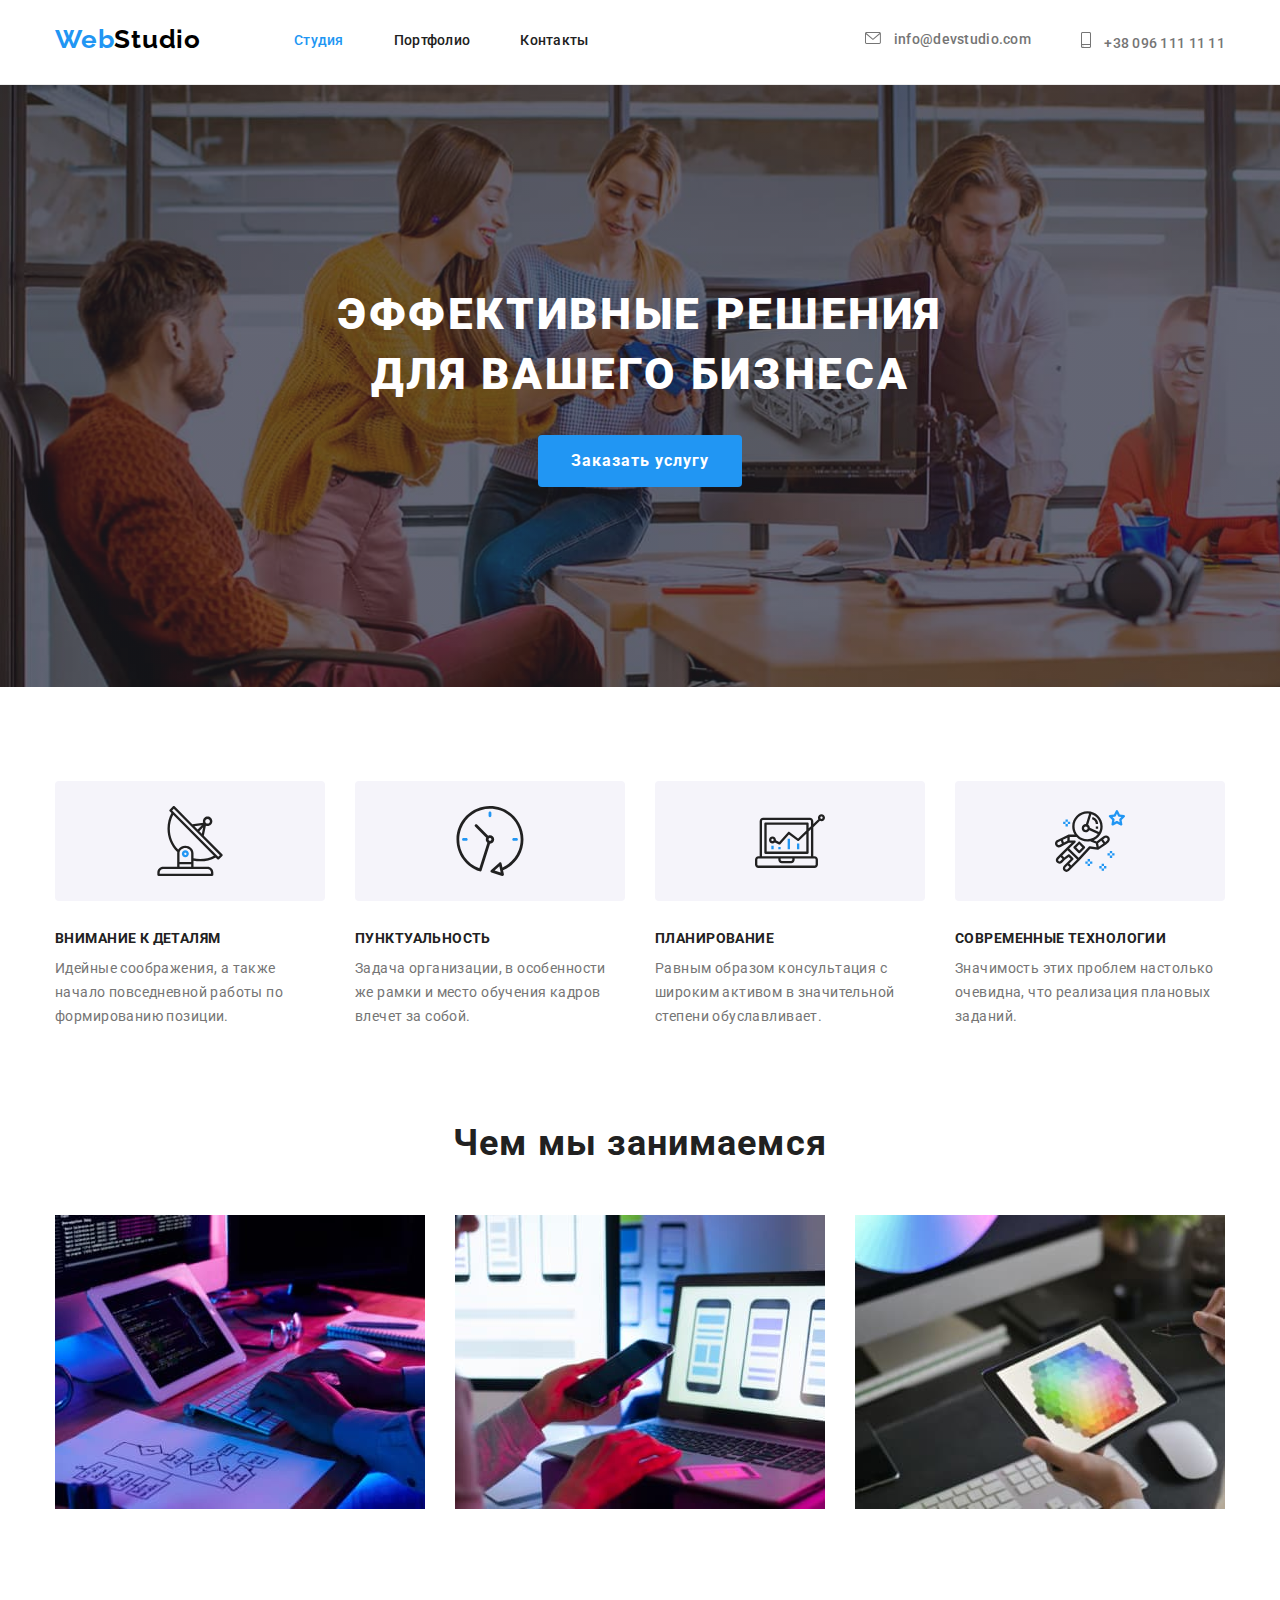
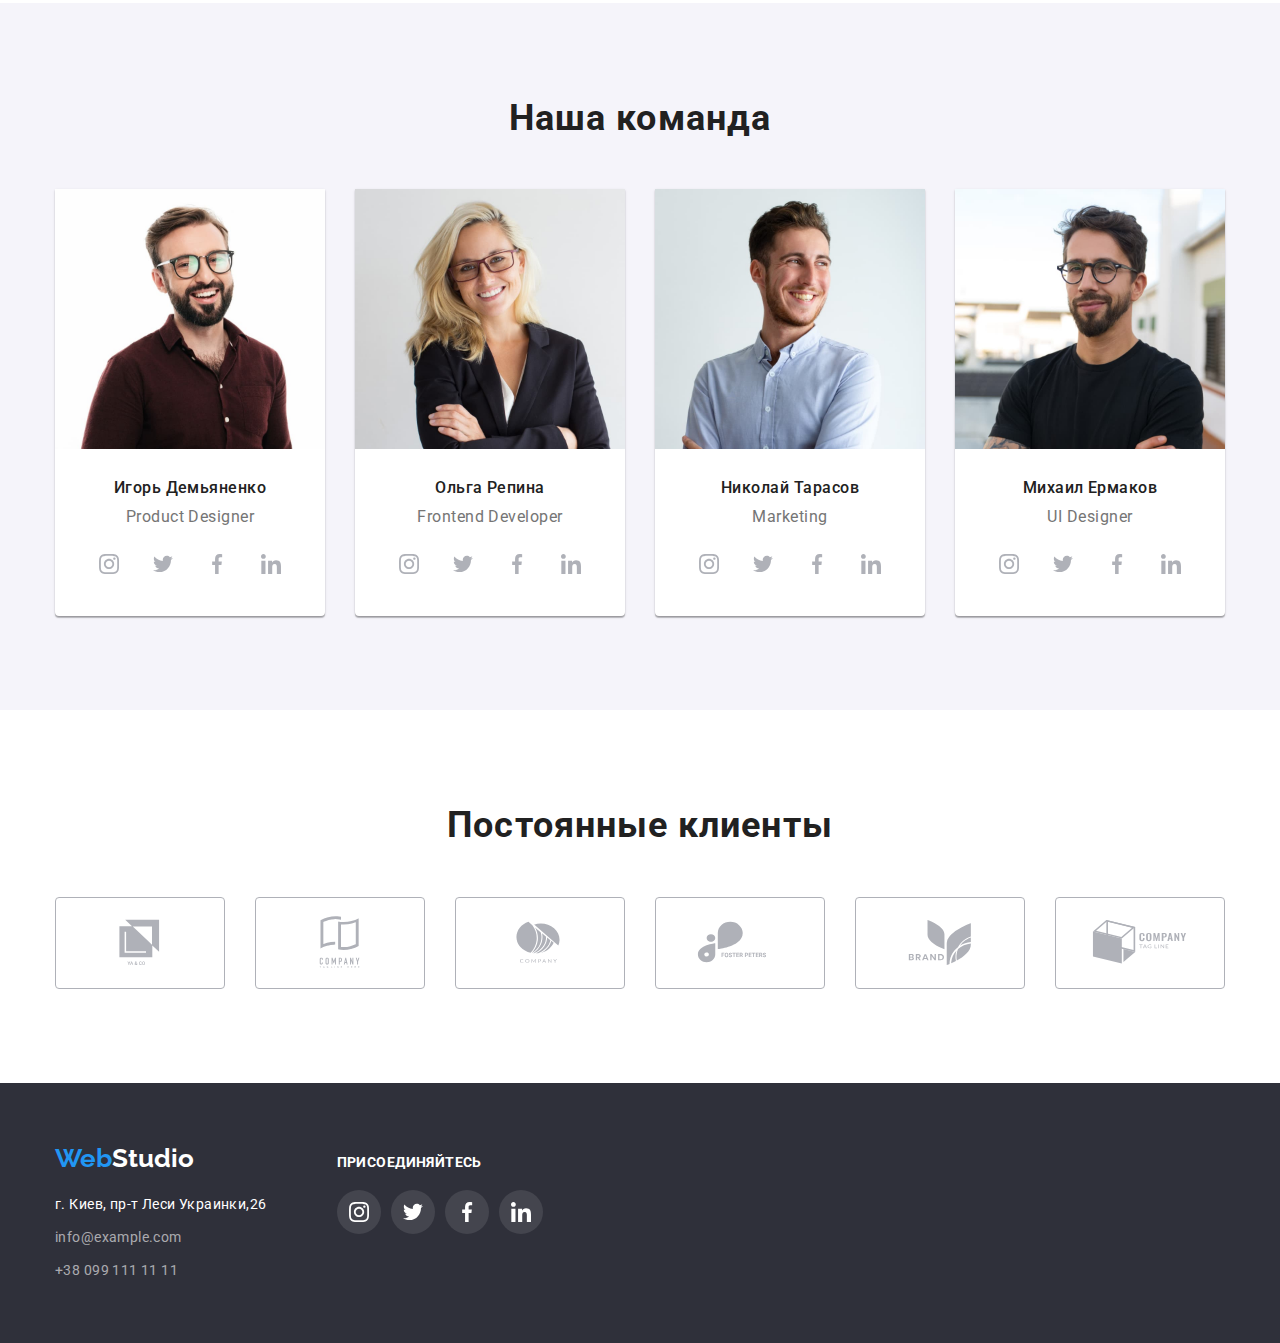
==== index.html @ 309141e7 "start" ====
<!DOCTYPE html>
<html lang="ru">
  <head>
    <meta charset="UTF-8" />
    <meta http-equiv="X-UA-Compatible" content="IE=edge" />
    <meta name="viewport" content="width=device-width, initial-scale=1.0" />
    <title>WebStudio</title>
    <link rel="preconnect" href="https://fonts.googleapis.com" />
    <link rel="preconnect" href="https://fonts.gstatic.com" crossorigin />
    <link
      href="https://fonts.googleapis.com/css2?family=Raleway:wght@700&family=Roboto:wght@400;500;700;900&display=swap"
      rel="stylesheet"
    />
    <link
      rel="stylesheet"
      href="https://cdnjs.cloudflare.com/ajax/libs/modern-normalize/1.1.0/modern-normalize.min.css"
    />
    <link rel="stylesheet" href="./css/styles.css" />
  </head>
  <body>
    <header class="header">
      <div class="container">
        <nav class="site-nav">
          <a class="logo link" href="./index.html"
            >Web<span class="logo-header link">Studio</span></a
          >

          <ul class="menu">
            <li class="menu-item">
              <a class="menu-link current" href="./index.html">Студия</a>
            </li>
            <li class="menu-item">
              <a class="menu-link" href="./portfolio.html">Портфолио</a>
            </li>
            <li class="menu-item"><a class="menu-link" href="">Контакты</a></li>
          </ul>
        </nav>

        <ul class="contacts">
          <li class="contact-item">
            <a class="contact-link" href="mailto:info@devstudio.com"
              ><svg class="contact-icon" width="16" height="12">
                <use
                  href="./images/symbol-head.svg#icon-envelope-hover-1"
                ></use>
              </svg>
              info@devstudio.com</a
            >
          </li>
          <li class="contact-item">
            <a class="contact-link" href="tel:+380961111111"
              ><svg class="contact-icon" width="10" height="16">
                <use href="./images/symbol-head.svg#icon-smartphone-1"></use>
              </svg>
              +38 096 111 11 11</a
            >
          </li>
        </ul>
      </div>
    </header>

    <main>
      <section class="hero">
        <div class="container">
          <h1 class="hero-title">Эффективные решения для вашего бизнеса</h1>
          <button type="button" class="hero-btn">Заказать услугу</button>
        </div>
      </section>

      <section class="future">
        <div class="container">
          <h2 hidden>наши особенности</h2>
          <ul class="future-list">
            <li class="future-item">
              <div class="fon">
                <svg class="fon-item" width="70" height="70">
                  <use href="./images/symbol-defs.svg#icon-antenna"></use>
                </svg>
              </div>
              <h3 class="future-title">Внимание к деталям</h3>
              <p class="future-text">
                Идейные соображения, а также начало повседневной работы по
                формированию позиции.
              </p>
            </li>
            <li class="future-item">
              <div class="fon">
                <svg class="fon-item" width="70" height="70">
                  <use href="./images/symbol-defs.svg#icon-clock"></use>
                </svg>
              </div>
              <h3 class="future-title">Пунктуальность</h3>
              <p class="future-text">
                Задача организации, в особенности же рамки и место обучения
                кадров влечет за собой.
              </p>
            </li>
            <li class="future-item">
              <div class="fon">
                <svg class="fon-item" width="70" height="70">
                  <use href="./images/symbol-defs.svg#icon-diagram"></use>
                </svg>
              </div>
              <h3 class="future-title">Планирование</h3>
              <p class="future-text">
                Равным образом консультация с широким активом в значительной
                степени обуславливает.
              </p>
            </li>
            <li class="future-item">
              <div class="fon">
                <svg class="fon-item" width="70" height="70">
                  <use href="./images/symbol-defs.svg#icon-astronaut"></use>
                </svg>
              </div>
              <h3 class="future-title">Современные технологии</h3>
              <p class="future-text">
                Значимость этих проблем настолько очевидна, что реализация
                плановых заданий.
              </p>
            </li>
          </ul>
        </div>
      </section>

      <section class="box">
        <div class="container">
          <h2 class="box-title">Чем мы занимаемся</h2>
          <ul class="box-list">
            <li class="box-item">
              <img src="./images/box1(1).jpg" alt="клавиатура" />
            </li>
            <li class="box-item">
              <img src="./images/box2(1).jpg" alt="телефон" />
            </li>
            <li class="box-item">
              <img src="./images/box3(1).jpg" alt="планшет" />
            </li>
          </ul>
        </div>
      </section>

      <section class="team">
        <div class="container">
          <h2 class="team-caption">Наша команда</h2>
          <ul class="team-list">
            <li class="team-item">
              <img
                class="our-team-img"
                src="./images/img(4)(1).jpg"
                alt="Дизайнер"
                width="270"
                height="260"
              />
              <div class="team-member">
                <h3 class="team-title">Игорь Демьяненко</h3>
                <p lang="en" class="team-text">Product Designer</p>
                <ul class="our-team-social ul">
                  <li class="our-team-social-item">
                    <a href="" class="our-team-social-link">
                      <svg class="our-team-social-icons" width="20" height="20">
                        <use
                          href="./images/symbol2-defs.svg#icon-instagram"
                        ></use>
                      </svg>
                    </a>
                  </li>
                  <li class="our-team-social-item">
                    <a href="" class="our-team-social-link">
                      <svg class="our-team-social-icons" width="20" height="20">
                        <use
                          href="./images/symbol2-defs.svg#icon-twitter"
                        ></use>
                      </svg>
                    </a>
                  </li>
                  <li class="our-team-social-item">
                    <a href="" class="our-team-social-link">
                      <svg class="our-team-social-icons" width="20" height="20">
                        <use
                          href="./images/symbol2-defs.svg#icon-facebook"
                        ></use>
                      </svg>
                    </a>
                  </li>
                  <li class="our-team-social-item">
                    <a href="" class="our-team-social-link">
                      <svg class="our-team-social-icons" width="20" height="20">
                        <use
                          href="./images/symbol2-defs.svg#icon-linkedin"
                        ></use>
                      </svg>
                    </a>
                  </li>
                </ul>
              </div>
            </li>
            <li class="team-item">
              <img
                class="our-team-img"
                src="./images/img(1)(1).jpg"
                alt="Разработчик"
                width="270"
                height="260"
              />
              <div class="team-member">
                <h3 class="team-title">Ольга Репина</h3>
                <p lang="en" class="team-text">Frontend Developer</p>
                <ul class="our-team-social ul">
                  <li class="our-team-social-item">
                    <a href="" class="our-team-social-link">
                      <svg class="our-team-social-icons" width="20" height="20">
                        <use
                          href="./images/symbol2-defs.svg#icon-instagram"
                        ></use>
                      </svg>
                    </a>
                  </li>
                  <li class="our-team-social-item">
                    <a href="" class="our-team-social-link">
                      <svg class="our-team-social-icons" width="20" height="20">
                        <use
                          href="./images/symbol2-defs.svg#icon-twitter"
                        ></use>
                      </svg>
                    </a>
                  </li>
                  <li class="our-team-social-item">
                    <a href="" class="our-team-social-link">
                      <svg class="our-team-social-icons" width="20" height="20">
                        <use
                          href="./images/symbol2-defs.svg#icon-facebook"
                        ></use>
                      </svg>
                    </a>
                  </li>
                  <li class="our-team-social-item">
                    <a href="" class="our-team-social-link">
                      <svg class="our-team-social-icons" width="20" height="20">
                        <use
                          href="./images/symbol2-defs.svg#icon-linkedin"
                        ></use>
                      </svg>
                    </a>
                  </li>
                </ul>
              </div>
            </li>
            <li class="team-item">
              <img
                class="our-team-img"
                src="./images/img(2)(1).jpg"
                alt="Маркетолог"
                width="270"
                height="260"
              />
              <div class="team-member">
                <h3 class="team-title">Николай Тарасов</h3>
                <p lang="en" class="team-text">Marketing</p>
                <ul class="our-team-social ul">
                  <li class="our-team-social-item">
                    <a href="" class="our-team-social-link">
                      <svg class="our-team-social-icons" width="20" height="20">
                        <use
                          href="./images/symbol2-defs.svg#icon-instagram"
                        ></use>
                      </svg>
                    </a>
                  </li>
                  <li class="our-team-social-item">
                    <a href="" class="our-team-social-link">
                      <svg class="our-team-social-icons" width="20" height="20">
                        <use
                          href="./images/symbol2-defs.svg#icon-twitter"
                        ></use>
                      </svg>
                    </a>
                  </li>
                  <li class="our-team-social-item">
                    <a href="" class="our-team-social-link">
                      <svg class="our-team-social-icons" width="20" height="20">
                        <use
                          href="./images/symbol2-defs.svg#icon-facebook"
                        ></use>
                      </svg>
                    </a>
                  </li>
                  <li class="our-team-social-item">
                    <a href="" class="our-team-social-link">
                      <svg class="our-team-social-icons" width="20" height="20">
                        <use
                          href="./images/symbol2-defs.svg#icon-linkedin"
                        ></use>
                      </svg>
                    </a>
                  </li>
                </ul>
              </div>
            </li>
            <li class="team-item">
              <img
                class="our-team-img"
                src="./images/img(3)(1).jpg"
                alt="Дизайнер"
                width="270"
                height="260"
              />
              <div class="team-member">
                <h3 class="team-title">Михаил Ермаков</h3>
                <p lang="en" class="team-text">UI Designer</p>
                <ul class="our-team-social ul">
                  <li class="our-team-social-item">
                    <a href="" class="our-team-social-link">
                      <svg class="our-team-social-icons" width="20" height="20">
                        <use
                          href="./images/symbol2-defs.svg#icon-instagram"
                        ></use>
                      </svg>
                    </a>
                  </li>
                  <li class="our-team-social-item">
                    <a href="" class="our-team-social-link">
                      <svg class="our-team-social-icons" width="20" height="20">
                        <use
                          href="./images/symbol2-defs.svg#icon-twitter"
                        ></use>
                      </svg>
                    </a>
                  </li>
                  <li class="our-team-social-item">
                    <a href="" class="our-team-social-link">
                      <svg class="our-team-social-icons" width="20" height="20">
                        <use
                          href="./images/symbol2-defs.svg#icon-facebook"
                        ></use>
                      </svg>
                    </a>
                  </li>
                  <li class="our-team-social-item">
                    <a href="" class="our-team-social-link">
                      <svg class="our-team-social-icons" width="20" height="20">
                        <use
                          href="./images/symbol2-defs.svg#icon-linkedin"
                        ></use>
                      </svg>
                    </a>
                  </li>
                </ul>
              </div>
            </li>
          </ul>
        </div>
      </section>

      <section class="section clients">
        <div class="container">
          <h2 class="clients-title">Постоянные клиенты</h2>
          <ul class="clients-list ul">
            <li class="clients-item">
              <a href="" class="clients-link">
                <svg class="clients-icons" width="106" height="60">
                  <use
                    href="./images/symbol3-defs.svg#icon-icon-partner1"
                  ></use>
                </svg>
              </a>
            </li>
            <li class="clients-item">
              <a href="" class="clients-link">
                <svg class="clients-icons" width="106" height="60">
                  <use
                    href="./images/symbol3-defs.svg#icon-icon-partner2"
                  ></use>
                </svg>
              </a>
            </li>
            <li class="clients-item">
              <a href="" class="clients-link">
                <svg class="clients-icons" width="106" height="60">
                  <use
                    href="./images/symbol3-defs.svg#icon-icon-partner3"
                  ></use>
                </svg>
              </a>
            </li>
            <li class="clients-item">
              <a href="" class="clients-link">
                <svg class="clients-icons" width="106" height="60">
                  <use
                    href="./images/symbol3-defs.svg#icon-icon-partner4"
                  ></use>
                </svg>
              </a>
            </li>
            <li class="clients-item">
              <a href="" class="clients-link">
                <svg class="clients-icons" width="106" height="60">
                  <use
                    href="./images/symbol3-defs.svg#icon-icon-partner5"
                  ></use>
                </svg>
              </a>
            </li>
            <li class="clients-item">
              <a href="" class="clients-link">
                <svg class="clients-icons" width="106" height="60">
                  <use
                    href="./images/symbol3-defs.svg#icon-icon-partner6"
                  ></use>
                </svg>
              </a>
            </li>
          </ul>
        </div>
      </section>
    </main>

    <footer class="footer">
      <div class="container footer-section">
        <div class="footer-navigation">
          <a class="footer-logo" href="./index.html"
            >Web<span class="logo-studio white">Studio</span></a
          >
          <address>
            <ul class="address">
              <li class="address-item">
                <a href="" class="address-title"
                  >г. Киев, пр-т Леси Украинки,26</a
                >
              </li>
              <li class="address-item">
                <a class="address-link" href="mailto:info@example.com"
                  >info@example.com</a
                >
              </li>
              <li class="address-item">
                <a class="address-link" href="tel:+380991111111"
                  >+38 099 111 11 11</a
                >
              </li>
            </ul>
          </address>
        </div>

        <div class="footer-social">
          <p class="footer-social-title">присоединяйтесь</p>
          <ul class="ul footer-social-list">
            <li class="footer-social-item">
              <a href="" class="footer-social-link">
                <svg class="footer-social-icons" width="20" height="20">
                  <use href="./images/symbol2-defs.svg#icon-instagram"></use>
                </svg>
              </a>
            </li>
            <li class="footer-social-item">
              <a href="" class="footer-social-link">
                <svg class="footer-social-icons" width="20" height="20">
                  <use href="./images/symbol2-defs.svg#icon-twitter"></use>
                </svg>
              </a>
            </li>
            <li class="footer-social-item">
              <a href="" class="footer-social-link">
                <svg class="footer-social-icons" width="20" height="20">
                  <use href="./images/symbol2-defs.svg#icon-facebook"></use>
                </svg>
              </a>
            </li>
            <li class="footer-social-item">
              <a href="" class="footer-social-link">
                <svg class="footer-social-icons" width="20" height="20">
                  <use href="./images/symbol2-defs.svg#icon-linkedin"></use>
                </svg>
              </a>
            </li>
          </ul>
        </div>
      </div>
    </footer>
  </body>
</html>
---- css/styles.css ----
html {
  box-sizing: border-box;
}
*,
*::before,
*::after{
  box-sizing: border-box;

}
:root {
  --main-color: #757575;
  --secondary-color: #212121;
  --logo-header-color: #000;
  --logo-color: #2196f3;
  --logo-studio-color: #fff;
  --link-color: #2196f3;
  --background-color: #2f303a;
  --primary-white-color: #fff;
  --team-link-color: #AFB1B8;
}

body {
  /*font-family: 'Raleway', sans-serif;*/
  font-family: "Roboto", sans-serif;
  font-weight: 400;
  font-style: normal;
  font-size: 14px;
  color: var(--main-color);
}

.container {
  width: 1200px;
  padding-left: 15px;
  padding-right: 15px;
  margin: 0 auto;
  outline: 1px;
}

section {
  padding-top: 94px;
  padding-bottom: 94px;
}

p,ul,h1,h2,h3,h4,h5,h6 {
  margin: 0;
  padding: 0;
}

img {
display: block;
max-width: 100%;
height: auto;
}


/*-header-*/

.menu {
   display: flex;
   margin-left: 93px;
}
.menu-item {
  display: block;
  padding-top: 32px;
  padding-bottom: 32px;
  text-align: center;
}

.menu-item:not(:last-child){
    margin-right: 50px;
}

.header {
  border-bottom: 1px solid #ECECEC; 
}

.logo {
  font-family: "Raleway", sans-serif;
  font-weight: 700;
  font-size: 26px;
  line-height: 1.19;
  letter-spacing: 0.03em;
  color: var(--logo-color);
  text-decoration: none;
  align-items: center;
  display: block;
  padding-top: 24px;
  padding-bottom: 25px;
}
.logo-header {
  color: var(--logo-header-color);
}

.site-nav {
    display: flex;
}
.menu-link {
  font-weight: 500;
  line-height: 1.14;
  letter-spacing: 0.02em;
  color: var(--secondary-color);
  text-decoration: none;
}
.menu-link:hover,
.menu-link:focus {
  color: var(--link-color);
}
.menu-link.current {
  color: var(--link-color);
}

.contacts {
  display: flex;
 }
 .header .container{
   display: flex;
   justify-content: space-between;
 }
.contact-item{
  padding-top: 32px;
  padding-bottom: 32px;
}

.contact-item:not(:last-child){
  margin-right: 50px;
}
.contact-link {
  font-weight: 500;
  line-height: 1.14;
  letter-spacing: 0.02em;
  color: var(--main-color);
  text-decoration: none;
  display: block;

  }
.contact-link:hover,
.contact-link:focus {
  color: var(--link-color);
}

.contact-link:focus .contact-icon{
    fill: var(--link-color);
}
.contact-icon {
    margin-right: 10px;
    display: inline-block;
    align-items: center;
    fill: #757575;
}

.contact-link:hover .contact-icon {
    fill: var(--link-color);
}

/*-other-*/
ul {
  list-style: none;
}

/*-ГЕРОЙ-*/

.hero {
  background-color: var(--background-color);
  padding-top: 200px;
  padding-bottom: 200px;   
  text-align: center;
  background-image: linear-gradient(rgba(47, 48, 58, 0.4),rgba(47, 48, 58, 0.4)),
  url(../images/hero-bk.jpg);
  background-repeat: no-repeat;
  background-size: cover;
  max-width: 1600px;
  margin: 0 auto;
  
}
.hero-title {
  font-weight: 900;
  font-size: 44px;
  line-height: 1.36;
  letter-spacing: 0.06em;
  text-transform: uppercase;
  color: var(--primary-white-color);
  
  width: 696px;
  margin-top: 0;
    
  margin-bottom: 30px;
  margin-left: auto;
  margin-right: auto;
   
}
.hero-btn {
  font-family: Roboto;
  font-weight: 700;
  font-size: 16px;
  line-height: 1.88;
  
  text-align: center;
  letter-spacing: 0.06em;
  color: var(--primary-white-color);
  background-color: var(--link-color);
  cursor: pointer;
  border-radius: 4px;
  padding: 10px 32px;
  min width: 200px;
  margin-bottom: 0px;
  
  border: 1px solid transparent;
  
}
.hero-btn:hover,
.hero-btn:focus {
  background-color: #188ce8;
}


/* преимущества */

.future-list {
  display: flex;
  
}
.future-item:not(:last-child){
   margin-right: 30px;
}
.future-item {
  width: 270px;
  
}

.future-title {
  font-weight: 700;
  line-height: 1.14;
  letter-spacing: 0.03em;
  text-transform: uppercase;
  color: var(--secondary-color);
  margin-bottom: 10px;

  font-size: 14px;
  
}

.future-text {
  line-height: 1.71;
  letter-spacing: 0.03em;
  color: var(--main-color);
    
}

.fon {
  display: flex;
  justify-content: center;
  align-items: center;
  background-color: #F5F4FA;
  width: 270px;
  height: 120px;
  margin-bottom: 30px;
  border-radius: 4px;
}



/* -what we do- */

.box {
  padding-top: 0;
}

.box-list{
  display: flex;
}
.box-item{
  display: block;
}
.box-item:not(:last-child){
    margin-right: 30px;
}

.box-title {
  font-weight: 700;
  font-size: 36px;
  line-height: 1.17;
  letter-spacing: 0.03em;
  color: var(--secondary-color);
  margin-bottom: 50px;
  text-align: center;
}

/* -наша команда -*/

.team {
  background-color: #F5F4FA;
  max-width: 1600px;
  margin: 0 auto;
}

.team-list {
  display: flex;
}


.team-caption {
  font-weight: 700;
  font-size: 36px;
  line-height: 1.17;
  letter-spacing: 0.03em;
  color: var(--secondary-color);
  
  text-align: center;
  display: block;
  margin-bottom: 50px;
}

.team-item {
 width: 270px;
 display: block;
 box-shadow: 0px 1px 3px rgba(0, 0, 0, 0.12),
 0px 1px 1px rgba(0, 0, 0, 0.14),
 0px 2px 1px rgba(0, 0, 0, 0.2);
 border-radius: 0px 0px 4px 4px;
 background-color: #fff;
 
}

.our-team-img {
    display: block;
    
}

.team-item:not(:last-child){
    margin-right: 30px;
}

.team-member{
  padding-top: 30px;
  padding-bottom: 30px;
}

.team-title {
  font-weight: 500;
  font-size: 16px;
  line-height: 1.18;
  text-align: center;
  letter-spacing: 0.03em;
  color: var(--secondary-color);
  
  display: block;
  margin-bottom: 10px;
}
.team-text {
  font-size: 16px;
  line-height: 1.18;
  text-align: center;
  letter-spacing: 0.03em;
  color: var(--main-color);
  margin-bottom: 16px;
 
}

.our-team-social{
    display: flex;
    justify-content: center;
    
}
.our-team-social-link{
    display: flex;
    justify-content: center;
    align-items: center;
    width: 44px;
    height: 44px;
    background-color: var(--primary-white-color);
    border-radius: 50%;
    fill: var(--team-link-color);
}

.our-team-social-link:focus{
    background-color: var(--link-color);
}
.our-team-social-link:focus .our-team-social-icons{
    fill: var(--primary-white-color);
}
.our-team-social-item:not(:last-child){
    margin-right: 10px;
}
.our-team-social-link:hover{
    background-color: var(--link-color);
}
.our-team-social-link:hover .our-team-social-icons{
    fill: var(--primary-white-color);
}

/* -Клиенты- */

.clients-title{
    display: block;
    font-family: 'Roboto';
    font-style: normal;
    font-weight: 700;
    font-size: 36px;
    line-height: 1.17;
    text-align: center;
    letter-spacing: 0.03em;
    
    color: var(--secondary-color);
}
.clients-list{
    display: flex;
    margin-top: 50px;
}
.clients-link{
    display: flex;
    justify-content: center;
    align-items: center;
    width: 170px;
    height: 92px;
    border: 1px solid #AFB1B8;
    border-radius: 4px;
}
.clients-item:not(:last-child){
    margin-right: 30px;
}
.clients-icons{
    fill: var(--team-link-color);
}
.clients-link:hover,
.clients-link:focus{
    border-color: var(--link-color);
}
.clients-link:hover .clients-icons,
.clients-link:focus .clients-icons{
    fill: var(--link-color);
}

/* -Футер -*/

.footer {
  background-color: var(--background-color);
  padding-top: 60px;
  padding-bottom: 60px;
  max-width: 1600px;
  margin: 0 auto;
}

.footer-logo {
    display: block;
    
    margin-bottom: 20px;
    font-family: 'Raleway';
    font-weight: 700;
    font-size: 26px;
    line-height: 1.19;
    color: var(--logo-color);
    text-decoration: none;
  }
.logo-studio {
  color: var(--logo-studio-color);
}

.address{
  display: block;
}

.address-title {
  line-height: 1.71;
  letter-spacing: 0.03em;
  color: var(--primary-white-color);
  font-style: normal;
  text-decoration: none;
}
.address-link {
  line-height: 1.71;
  letter-spacing: 0.03em;
  color: rgba(255, 255, 255, 0.6);
  text-decoration: none;
  font-style: normal;
}
.address-link:hover,
.address-link:focus {
  color: var(--link-color);
}

.address-item:not(:last-child){
    margin-bottom: 9px;
}



.footer-section{
    display: flex;
    align-items: baseline;
    
}
.footer-navigation{
    display: block;
}
.footer-social{
    display: block;
    margin-left:70px;
    
        
}
.footer-social-title{
    margin-bottom: 20px;
    display: block;
    font-family: 'Roboto';
    font-style: normal;
    font-weight: 700;
    font-size: 14px;
    line-height: 1.14;
    letter-spacing: 0.03em;
    text-transform: uppercase;
    
    color: var(--logo-studio-color)
}

.footer-social-list{
    display: flex;
   
}

.footer-social-item:not(:last-child){
    margin-right: 10px;
}


.footer-social-link{
    display: flex;
    justify-content: center;
    align-items: center;
    fill: #FFFFFF;
    border-radius: 50%;
    background-color: rgba(255, 255, 255, 0.1);
    width: 44px;
    height: 44px; 
}

.footer-social-link:hover,
.footer-social-link:focus{
    background-color: var(--link-color);
}



/* --Портфолио- */
/* --Кнопки- */



.portfolio-btn {
  font-weight: 500;
  font-size: 16px;
  line-height: 1.62;
  text-align: center;
  letter-spacing: 0.03em;
  color: var(--secondary-color);
  background-color: #F5F4FA3;
  cursor: pointer;

  display: block;
  padding: 6px 22px;
  border-color: transparent;
}
.portfolio-btn:hover,
.portfolio-btn:focus {
  color: var(--primary-white-color);
  background-color: var(--link-color);
  filter: drop-shadow(0px 4px 4px rgba(0, 0, 0, 0.25));
}

.portfolio-btn.current{
  background-color: var(--logo-color);
  color: var(--primary-white-color);
}

.ul.button {
    margin-bottom: 50px;
    display: flex;
    justify-content: center;

}

.portfolio-btn {
    display: block;
    border-radius: 4px;
}
.portfolio-button-item:not(:last-child){
    margin-right: 8px;
}

/* --Примеры портфолио- */

.portfolio-list {
  display: flex;
  flex-wrap: wrap;
}

.portfolio-item {
 display: block;
 width: 370px;
 margin-right: 30px;
 margin-bottom: 30px;

  
}

.portfolio-item:nth-child(3n){
    margin-right: 0;
}

.portfolio-item:nth-last-child(-n + 3){
    margin-bottom: 0;
}

.portfolio-cards {
    display: block;
    font-weight: 700;
    font-size: 18px;
    line-height: 2;
    letter-spacing: 0.06em;
    color: var(--title-text-color);
    text-decoration: none;
    background-color: var(--primary-white-color); 
    
    max-width: 100%;
    height: auto;
    
}

.portfolio-cards:hover,
.portfolio-cards:focus{
    box-shadow: 
    0px 1px 1px rgba(0, 0, 0, 0.12), 
    0px 4px 4px rgba(0, 0, 0, 0.06), 
    1px 4px 6px rgba(0, 0, 0, 0.16);
}

.card-text {
    border-left: 1px solid #EEEEEE;
    border-right: 1px solid #EEEEEE;
    border-bottom: 1px solid #EEEEEE;
    padding: 20px 24px;
}

.portfolio-title {
  font-weight: 700;
  font-size: 18px;
  line-height: 2;
  letter-spacing: 0.06em;
  color: var(--secondary-color);

  text-decoration: none;
  display: block;
  margin-bottom: 4px;
}
.portfolio-text {
  font-size: 16px;
  line-height: 1.87;
  letter-spacing: 0.03em;
  color: var(--main-color);

  font-weight: 400;
  font-family: 'Roboto';
  font-style: normal;
}
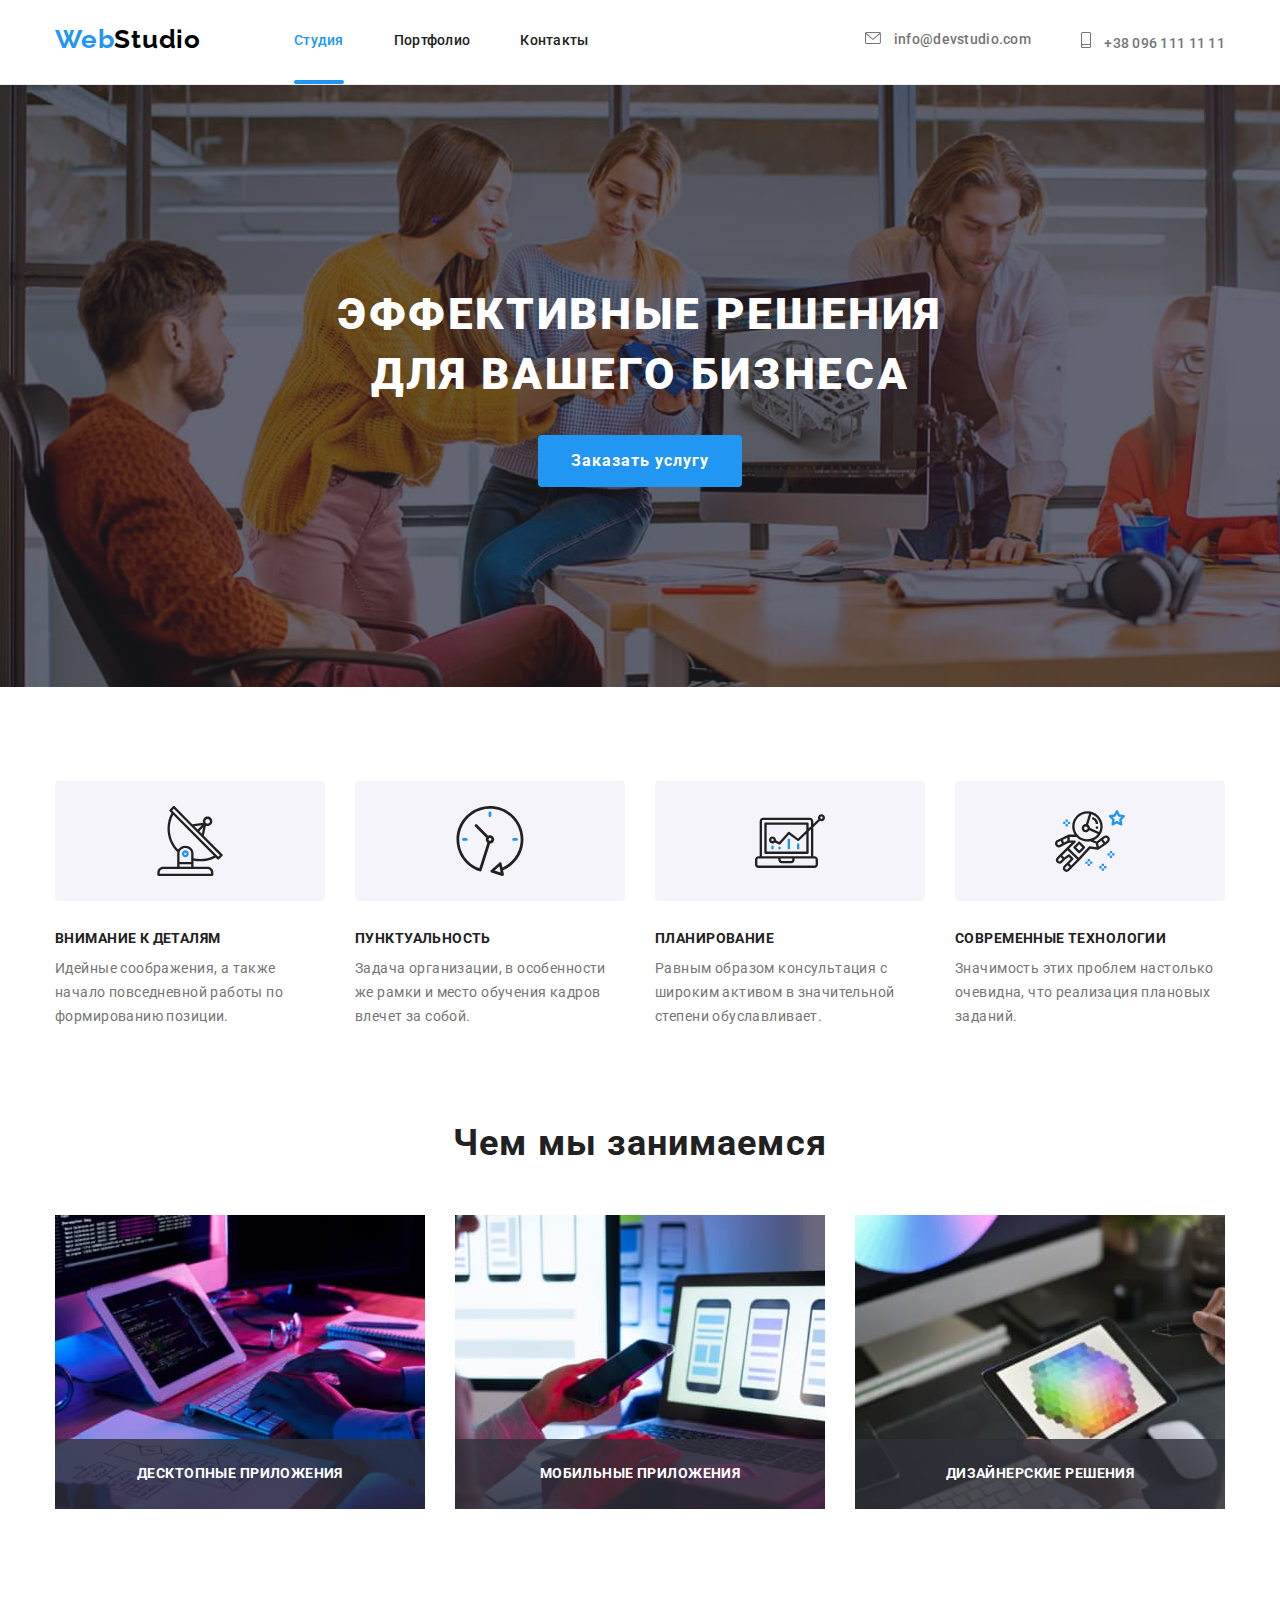
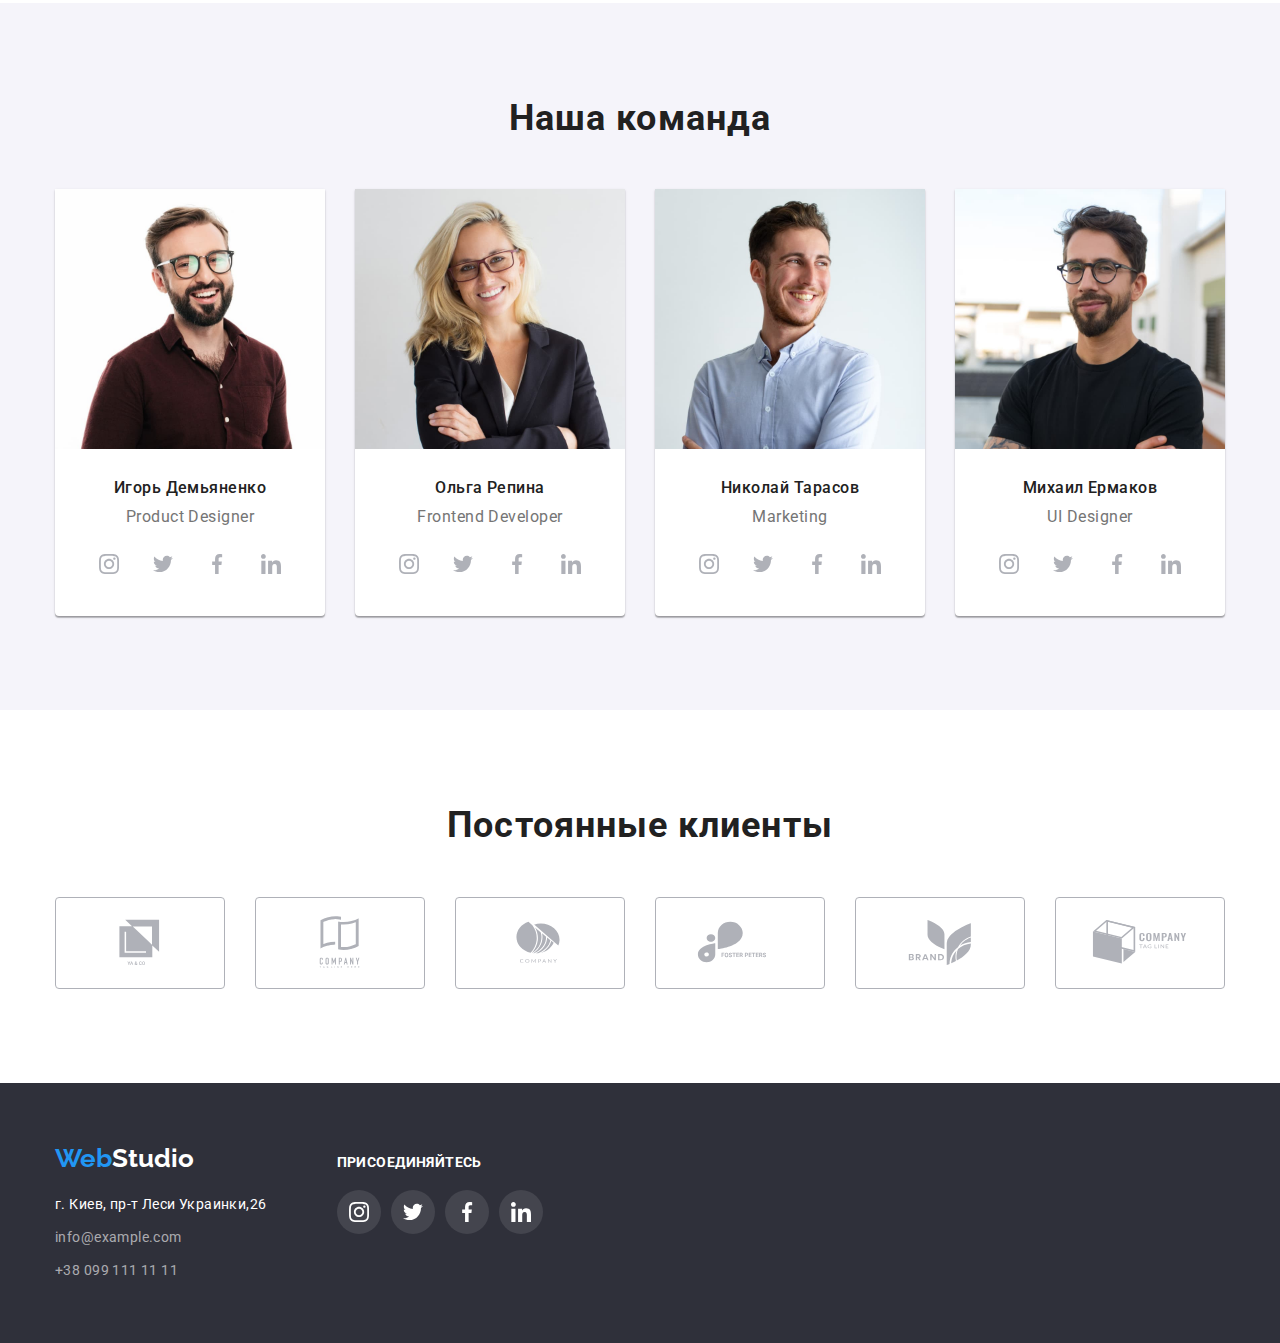
==== commit bc106fbf: "ready" ====
--- a/index.html
+++ b/index.html
@@ -63,7 +63,9 @@
       <section class="hero">
         <div class="container">
           <h1 class="hero-title">Эффективные решения для вашего бизнеса</h1>
-          <button type="button" class="hero-btn">Заказать услугу</button>
+          <button type="button" class="hero-btn" data-modal-open>
+            Заказать услугу
+          </button>
         </div>
       </section>
 
@@ -129,12 +131,21 @@
           <ul class="box-list">
             <li class="box-item">
               <img src="./images/box1(1).jpg" alt="клавиатура" />
+              <div class="what-we-do-overlay">
+                <p class="what-we-do-text">Десктопные приложения</p>
+              </div>
             </li>
             <li class="box-item">
               <img src="./images/box2(1).jpg" alt="телефон" />
+              <div class="what-we-do-overlay">
+                <p class="what-we-do-text">Мобильные приложения</p>
+              </div>
             </li>
             <li class="box-item">
               <img src="./images/box3(1).jpg" alt="планшет" />
+              <div class="what-we-do-overlay">
+                <p class="what-we-do-text">Дизайнерские решения</p>
+              </div>
             </li>
           </ul>
         </div>
@@ -477,5 +488,16 @@
         </div>
       </div>
     </footer>
+
+    <div class="backdrop is-hidden" data-modal>
+      <div class="modal">
+        <button class="button-modal" data-modal-close>
+          <svg class="button-modal-icon" width="11" height="11">
+            <use href="./images/symbol4-defs.svg#icon-Vector-1"></use>
+          </svg>
+        </button>
+      </div>
+    </div>
+    <script src="./js/modal.js"></script>
   </body>
 </html>
--- a/css/styles.css
+++ b/css/styles.css
@@ -64,6 +64,7 @@
   padding-top: 32px;
   padding-bottom: 32px;
   text-align: center;
+  position: relative;
 }
 
 .menu-item:not(:last-child){
@@ -150,6 +151,18 @@
 
 .contact-link:hover .contact-icon {
     fill: var(--link-color);
+}
+
+
+.current::after{
+content: "";
+position: absolute;
+bottom: 0;
+left: 0;
+width: 100%;
+height: 4px;
+border-radius: 2px;
+background-color: var(--link-color);
 }
 
 /*-other-*/
@@ -270,6 +283,7 @@
 }
 .box-item{
   display: block;
+  position: relative;
 }
 .box-item:not(:last-child){
     margin-right: 30px;
@@ -283,6 +297,32 @@
   color: var(--secondary-color);
   margin-bottom: 50px;
   text-align: center;
+}
+
+.what-we-do-overlay{
+position: absolute;
+display: flex;
+align-items: center;
+text-align: center;
+width: 100%;
+height: 70px;
+bottom: 0;
+left: 0;
+
+background: rgba(47, 48, 58, 0.8);
+}
+.what-we-do-text{
+    display: block;
+    width: 100%;
+    left: 50%;
+    transform: translate(-50%);
+position: absolute;
+font-style: normal;
+font-weight: 700;
+line-height: 1.14;
+text-transform: uppercase;
+color: var(--primary-white-color);
+letter-spacing: 0.03em;
 }
 
 /* -наша команда -*/
@@ -598,9 +638,51 @@
  width: 370px;
  margin-right: 30px;
  margin-bottom: 30px;
-
-  
-}
+ position: relative;
+}
+
+
+.project-cards-image{
+    display: block;
+    position: relative;
+    overflow: hidden;
+}
+
+.project-cards-active{
+    position: absolute;
+    background-color: rgba(33, 150, 243, 0.9);
+    top: 0;
+    left: 0;
+    width: 100%;
+    height: 100%;
+    transform: translateY(100%);
+    transition: transform 250ms cubic-bezier(0.4, 0, 0.2, 1);
+}
+
+.portfolio-cards:hover .project-cards-active,
+.portfolio-cards:focus .project-cards-active{
+    transform: translateY(0);
+}
+.project-cards-active-text{
+    position: absolute;
+    display: block;
+    top: 63px;
+    left: 24px;
+    font-family: 'Roboto';
+    font-style: Regular;
+    font-weight: 400;
+    line-height: 1.56;
+    letter-spacing: 0.03em;
+    opacity: 0;
+    color: var(--primary-white-color);
+    transition: opacity 250ms cubic-bezier(0.4, 0, 0.2, 1);
+}
+.portfolio-cards:hover .project-cards-active-text,
+.portfolio-cards:focus .project-cards-active-text{
+    opacity: 1;
+}
+  
+
 
 .portfolio-item:nth-child(3n){
     margin-right: 0;
@@ -616,10 +698,10 @@
     font-size: 18px;
     line-height: 2;
     letter-spacing: 0.06em;
-    color: var(--title-text-color);
+    color: var(--secondary-color);
     text-decoration: none;
     background-color: var(--primary-white-color); 
-    
+    transition: box-shadow 250ms cubic-bezier(0.4, 0, 0.2, 1);
     max-width: 100%;
     height: auto;
     
@@ -664,3 +746,64 @@
 
 
 
+.backdrop{
+    position: fixed;
+    top: 0;
+    left: 0;
+    
+    width: 100%;
+    height: 100%;
+    background: rgba(0, 0, 0, 0.2);
+    transition: opacity 250ms cubic-bezier(0.4, 0, 0.2, 1), visibility 250ms cubic-bezier(0.4, 0, 0.2, 1);
+}
+.backdrop.is-hidden{
+    opacity: 0;
+    pointer-events: none;
+    visibility: hidden;
+}
+.modal{
+    position: absolute;
+    top: 50%;
+    left: 50%;
+    
+    transform: translate(-50%, -50%) scale(1);
+    width: 528px;
+    min-height: 581px;
+
+    background-color: #FFFFFF;
+    border-radius: 4px;
+    transition: opacity 250ms cubic-bezier(0.4, 0, 0.2, 1),
+    transform 250ms cubic-bezier(0.4, 0, 0.2, 1);
+}
+.backdrop.is-hidden .modal{
+    opacity: 0;
+    transform: translate(-50%, -50%) scale(1.2);
+}
+.button-modal{
+    position: absolute;
+    top: 8px;
+    right: 8px;
+
+    width: 30px;
+    height: 30px;
+
+    display: flex;
+    align-items: center;
+    text-align: center;
+    justify-content: center;
+
+    background: #FFFFFF;
+    border: 1px solid rgba(0, 0, 0, 0.1);
+    
+    border-radius: 50%;  
+}
+.button-modal:hover .button-modal-icon{
+    fill: var(--logo-color);
+}
+.button-modal-icon{
+    display: block;
+    text-align: center;
+    transition: fill 250ms cubic-bezier(0.4, 0, 0.2, 1);
+    
+    }
+
